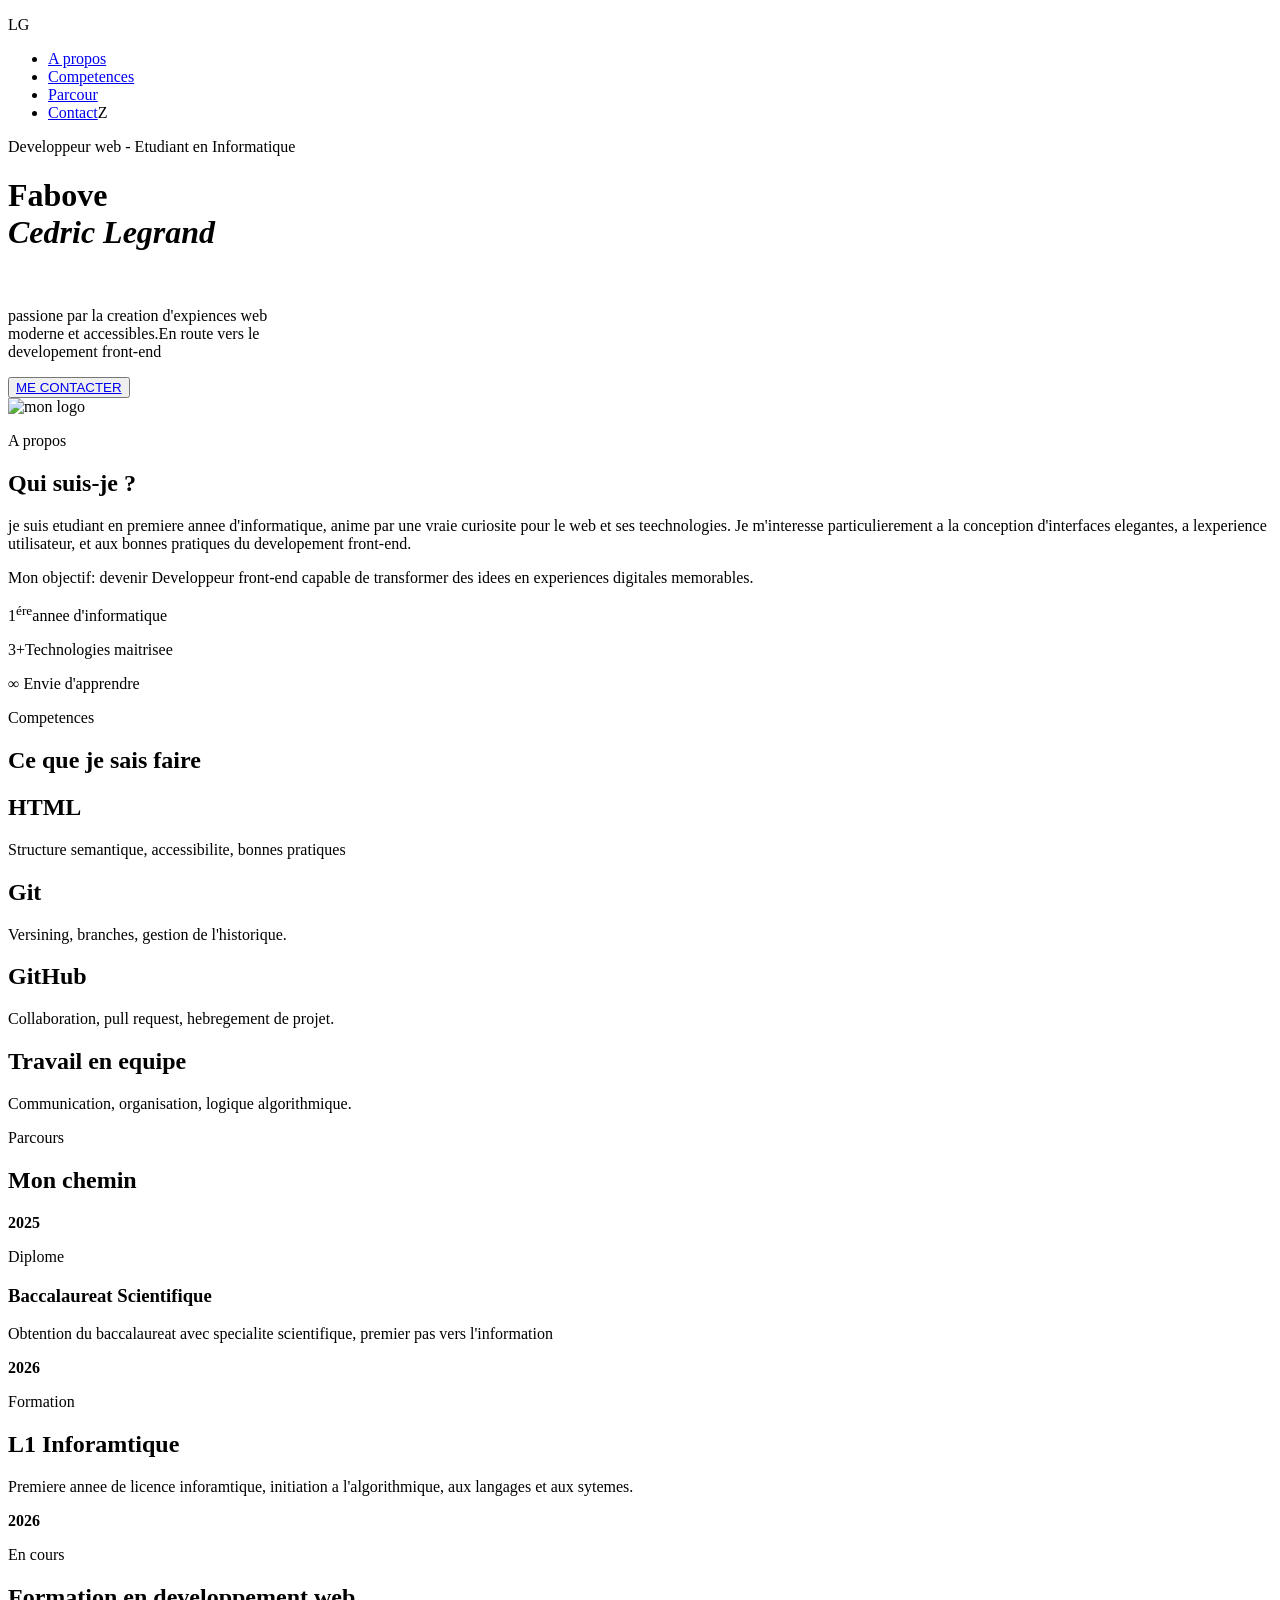
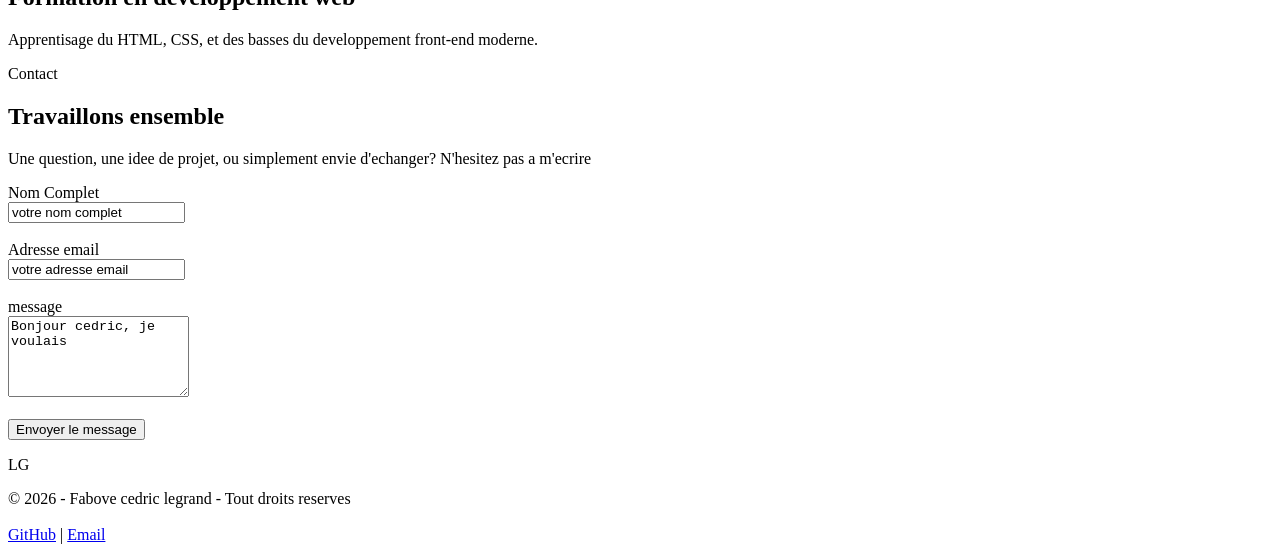
==== index.html @ 7face736 "porfolio uniquement avec html5 terminer" ====
<!DOCTYPE html>
<html lang="fr">
<head>
    <meta charset="UTF-8">
    <meta name="viewport" content="width=device-width, initial-scale=1.0">
    <title>Porfolio</title>
</head>
<body>
    <!-- liens de navigations -->
    <nav>
        <p>LG</p>
        <ul>
            <li><a href="#apropos">A propos</a></li>
             <li><a href="#competences">Competences</a></li>
             <li><a href="#parcours">Parcour</a></li>
             <li><a href="#contact">Contact</a>Z</li>
                
                
                
                
        </ul>
    </nav>
    <!-- Premiere page -->
    <header>
        <p>Developpeur web - Etudiant en Informatique </p>
        <h1>Fabove<br><em>Cedric Legrand</em></h1><br>
        <p>passione par la creation d'expiences web <br>moderne et accessibles.En route vers le <br>developement front-end</p>
        <button><a href="https://wa.me/237690232120">ME CONTACTER</a></button><br>
        <img src="mon logo.png" alt="mon logo" width="200" height="200">
    </header>
    <!-- section a propos -->
     <section id="apropos">
        <p>A propos</p>
        <h2>Qui suis-je ?</h2>
        <p>je suis etudiant en premiere annee d'informatique, anime par une vraie curiosite pour le web et ses teechnologies. Je m'interesse particulierement a la conception d'interfaces elegantes, a lexperience utilisateur, et aux bonnes pratiques du developement front-end.</p>
        <p>Mon objectif: devenir Developpeur front-end capable de transformer des idees en experiences digitales memorables.</p>
        
        <div><p>1<sup>ére</sup></h1>annee d'informatique</p></div>
           <div><p>3+Technologies maitrisee</p></div>
           <div><p>&infin; Envie d'apprendre</p></div>
           <p>Competences</p>
           <h1>Ce que je sais faire</h1>
           <h2>HTML</h2>
           <P>Structure semantique, accessibilite, bonnes pratiques</P>
           <h2>Git</h2>
           <p>Versining, branches, gestion de l'historique.</p>
           <h2>GitHub</h2>
           <p>Collaboration, pull request, hebregement de projet.</p>
           <h2>Travail en equipe</h2>
           <p>Communication, organisation, logique algorithmique.</p>
           <p>Parcours</p>
           <h1>Mon chemin</h1>
           <strong><p>2025</p></strong>
           <p>Diplome</p>
           <h3>Baccalaureat Scientifique</h3>
           <p>Obtention du baccalaureat avec specialite scientifique, premier pas vers l'information</p>
           <strong><p>2026</p></strong>
           <P>Formation</P>
           <h2>L1 Inforamtique</h2>
           <p>Premiere annee de licence inforamtique, initiation a l'algorithmique, aux langages et aux sytemes.</p>
           <p><STrong>2026</STrong></p>
           <P>En cours</P>
           <h2>Formation en developpement web</h2>
           <p>Apprentisage du HTML, CSS, et des basses du developpement front-end moderne.</p>
           <p>Contact</p>
           <h1>Travaillons ensemble</h1>
           <p>Une question, une idee de projet, ou simplement envie d'echanger? N'hesitez pas a m'ecrire</p>
           <form action="3">
            <label for="name">Nom Complet</label><br>
            <input type="text" value="votre nom complet" ><br><br>
            <label for="email">Adresse email</label><br>
            <input type="email" value="votre adresse email" ><br><br>
            <label for="text">message</label><br>
            <textarea name="text" id="ecrire un message" cols="20" rows="5">Bonjour cedric, je voulais</textarea><br><br>
            <button type="submit" id="https://wa.me//237640093997">Envoyer le message</button>
            <p>LG</p>
            


           </form>

        
        </section>
    
</body>
<!-- footer -->
 <footer>
    © 2026 - Fabove cedric legrand - Tout droits reserves <br><br>
    <a href="https://github.com/legrand23">GitHub</a> | <a href="http://lgcedric2@gmail.com">Email</a>

 </footer>
</html>
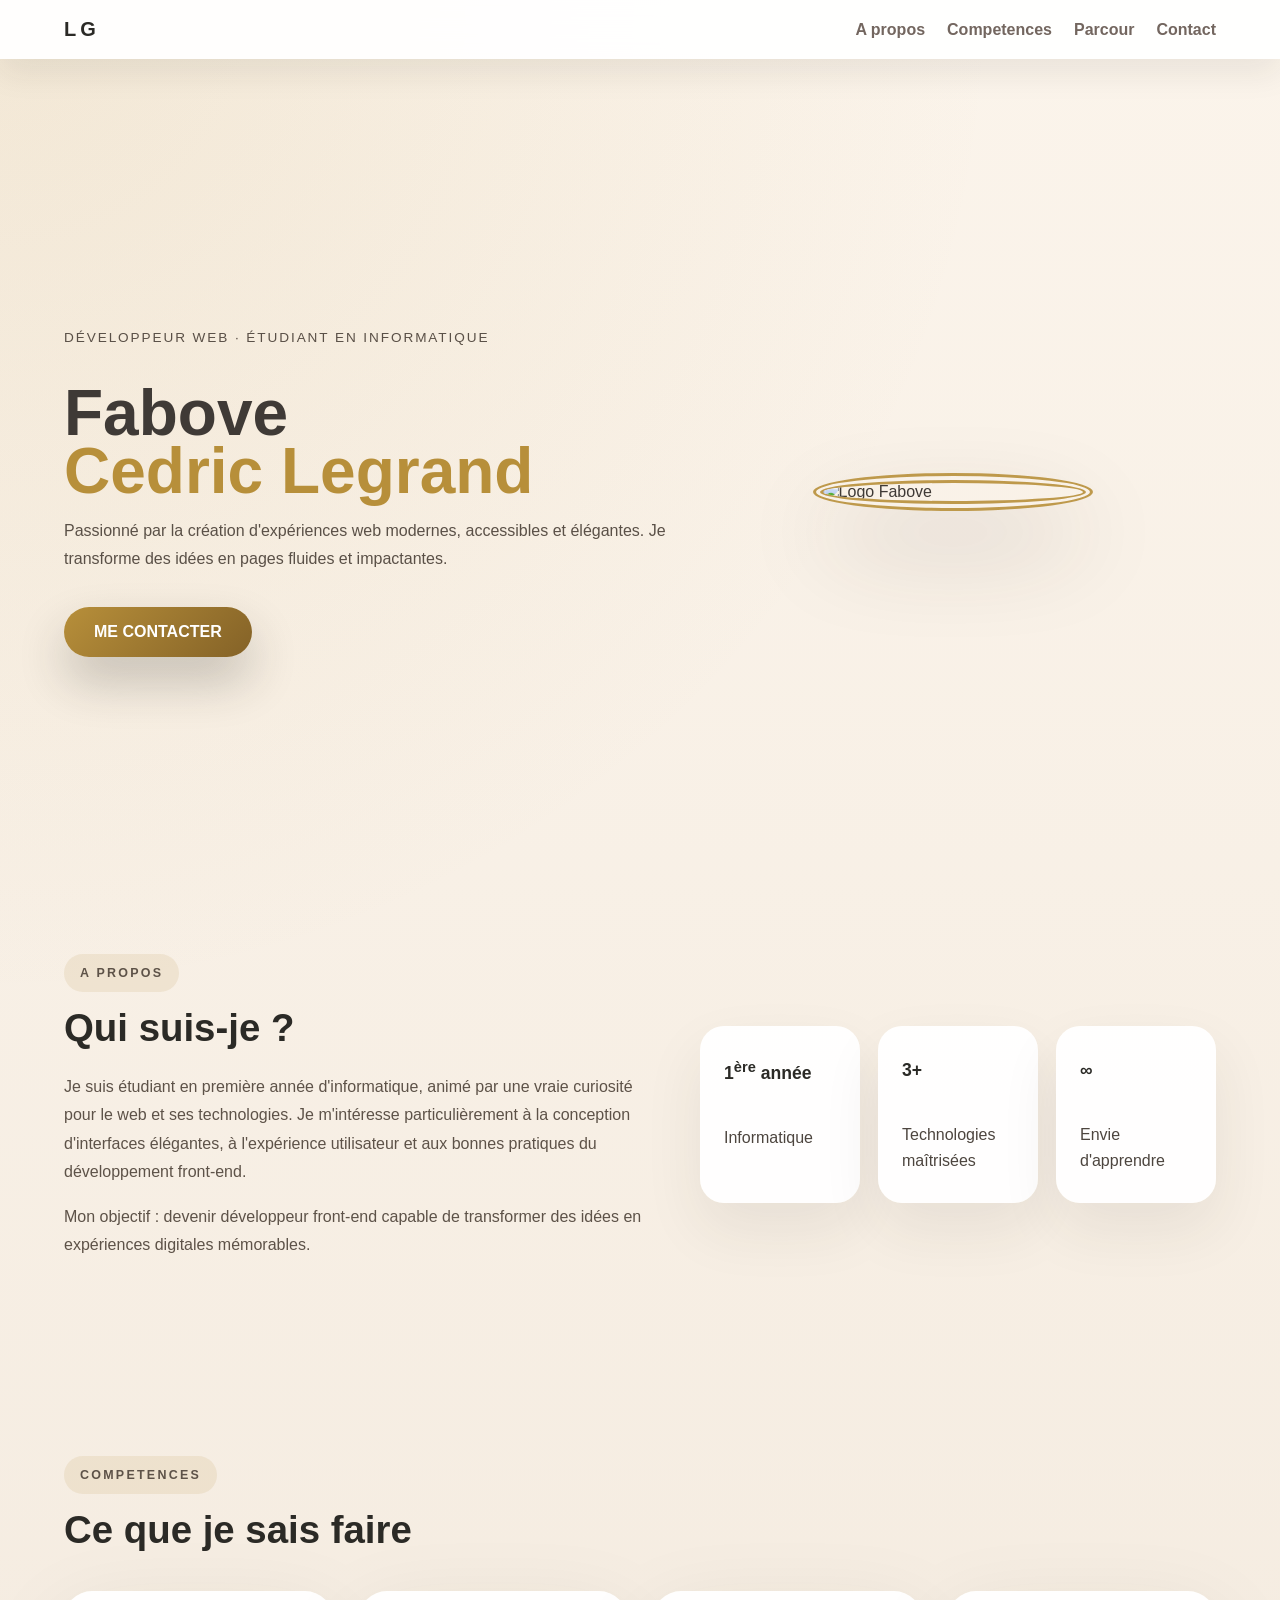
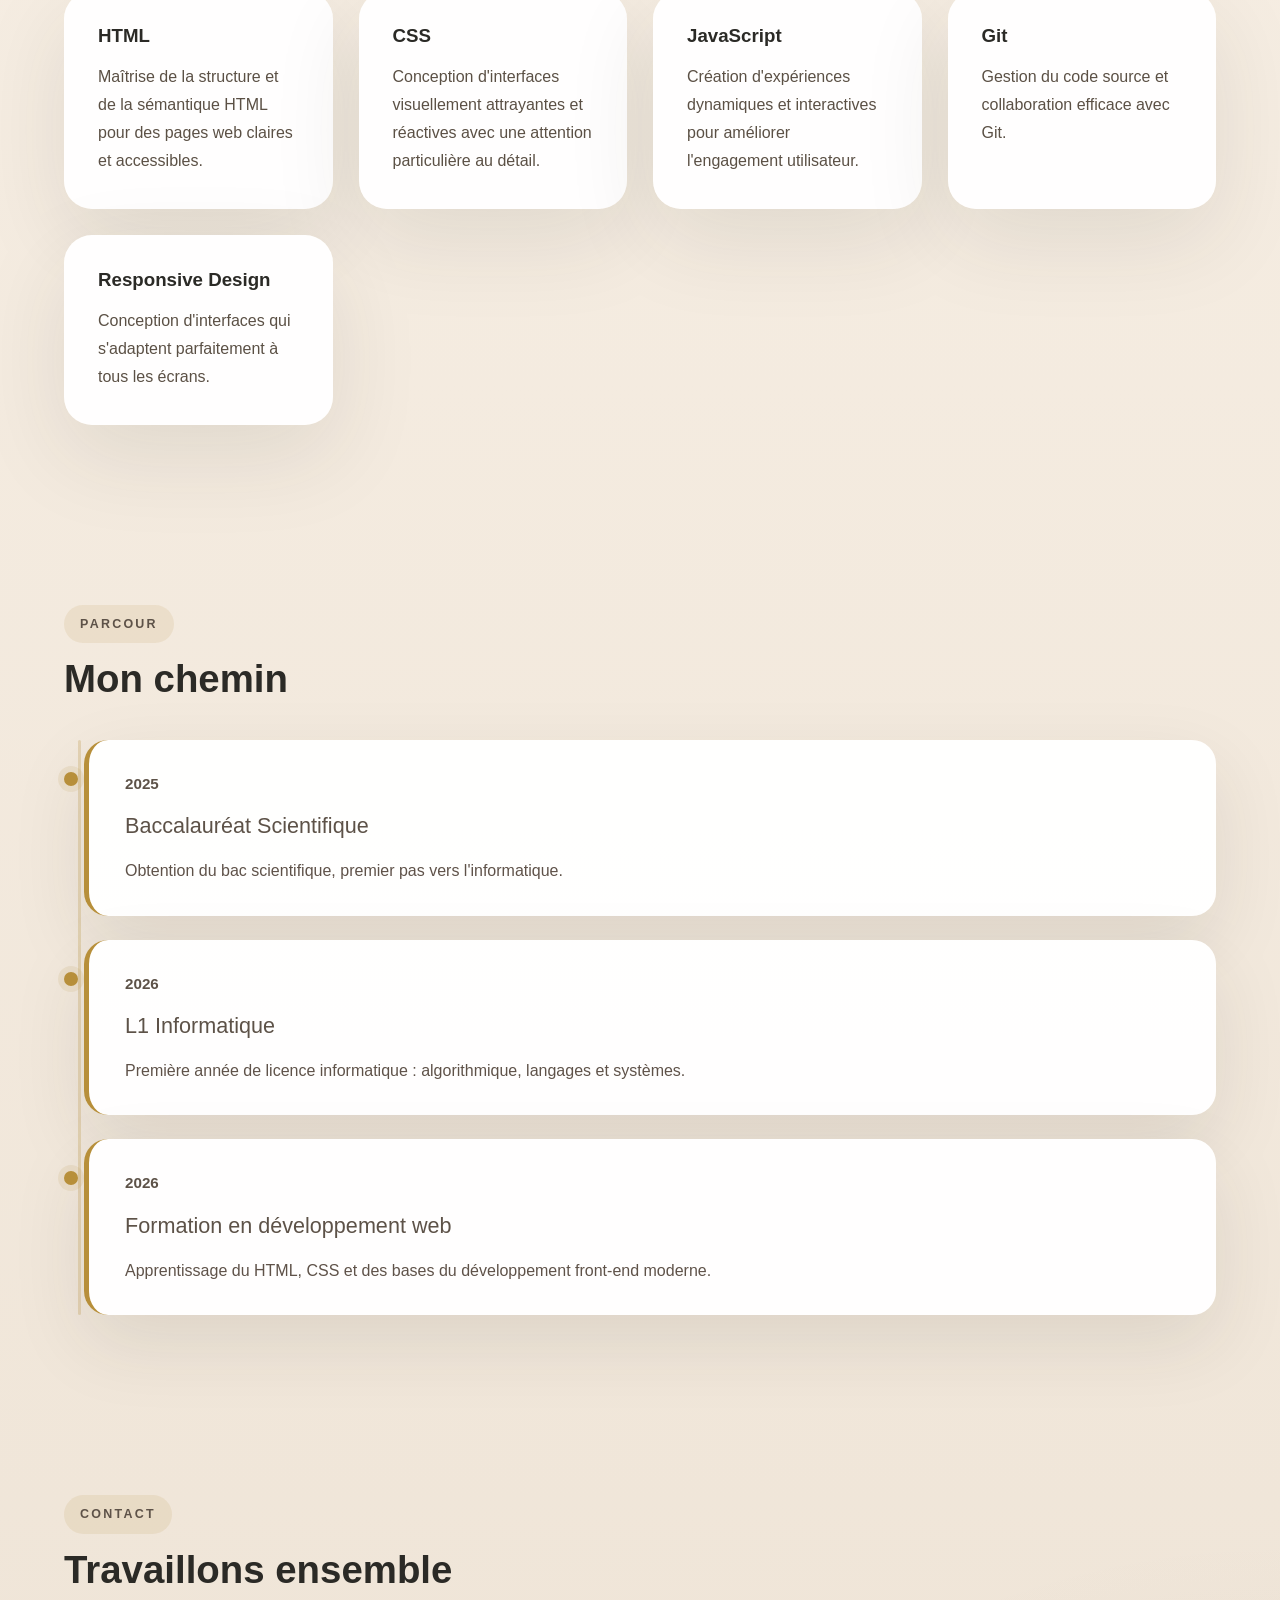
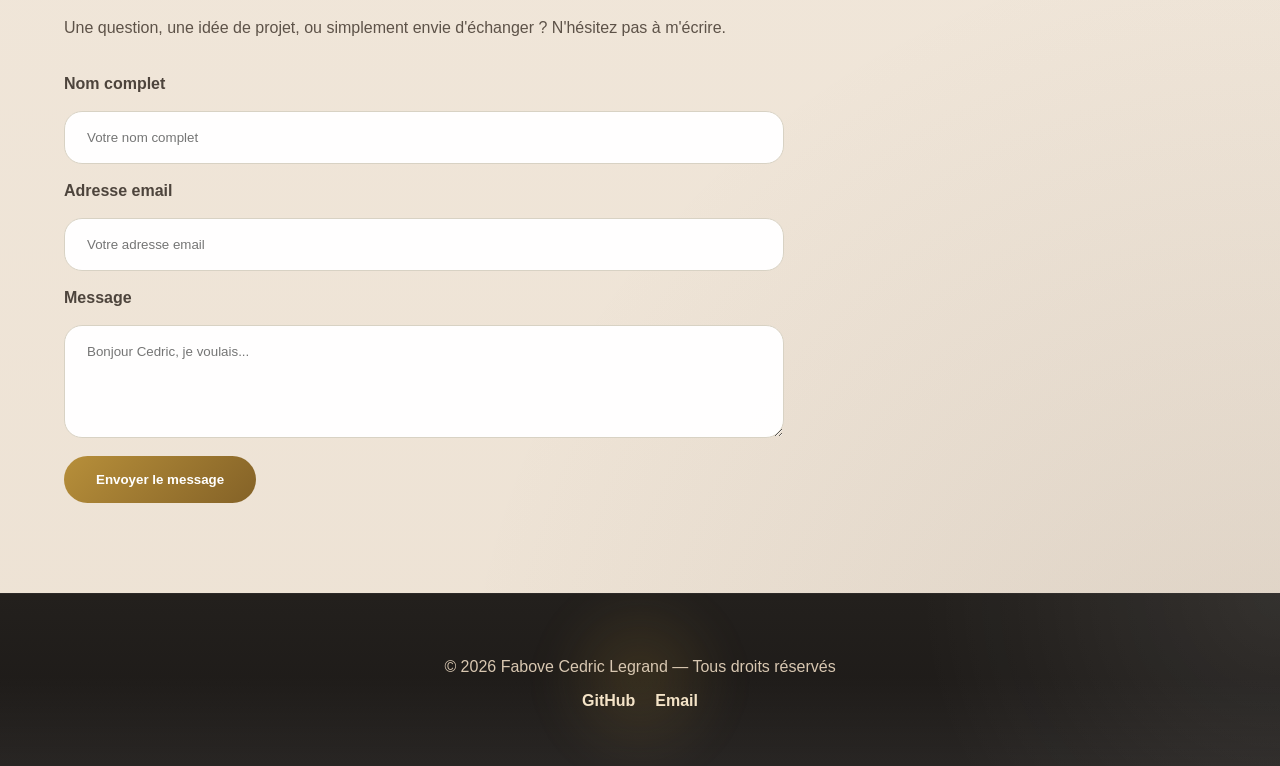
==== commit 67ae5bab: "Du style ajouter avec sucess" ====
--- a/index.html
+++ b/index.html
@@ -1,92 +1,136 @@
 <!DOCTYPE html>
 <html lang="fr">
+
 <head>
     <meta charset="UTF-8">
     <meta name="viewport" content="width=device-width, initial-scale=1.0">
-    <title>Porfolio</title>
+    <title>Porfolio | Fabove Cedric</title>
+    <link rel="stylesheet" href="./css/style.css">
 </head>
+
 <body>
-    <!-- liens de navigations -->
-    <nav>
-        <p>LG</p>
-        <ul>
-            <li><a href="#apropos">A propos</a></li>
-             <li><a href="#competences">Competences</a></li>
-             <li><a href="#parcours">Parcour</a></li>
-             <li><a href="#contact">Contact</a>Z</li>
-                
-                
-                
-                
-        </ul>
-    </nav>
-    <!-- Premiere page -->
     <header>
-        <p>Developpeur web - Etudiant en Informatique </p>
-        <h1>Fabove<br><em>Cedric Legrand</em></h1><br>
-        <p>passione par la creation d'expiences web <br>moderne et accessibles.En route vers le <br>developement front-end</p>
-        <button><a href="https://wa.me/237690232120">ME CONTACTER</a></button><br>
-        <img src="mon logo.png" alt="mon logo" width="200" height="200">
+        <nav class="container">
+            <div id="logo">LG</div>
+            <ul>
+                <li><a href="#apropos">A propos</a></li>
+                <li><a href="#competences">Competences</a></li>
+                <li><a href="#parcour">Parcour</a></li>
+                <li><a href="#contact">Contact</a></li>
+            </ul>
+        </nav>
     </header>
-    <!-- section a propos -->
-     <section id="apropos">
-        <p>A propos</p>
-        <h2>Qui suis-je ?</h2>
-        <p>je suis etudiant en premiere annee d'informatique, anime par une vraie curiosite pour le web et ses teechnologies. Je m'interesse particulierement a la conception d'interfaces elegantes, a lexperience utilisateur, et aux bonnes pratiques du developement front-end.</p>
-        <p>Mon objectif: devenir Developpeur front-end capable de transformer des idees en experiences digitales memorables.</p>
-        
-        <div><p>1<sup>ére</sup></h1>annee d'informatique</p></div>
-           <div><p>3+Technologies maitrisee</p></div>
-           <div><p>&infin; Envie d'apprendre</p></div>
-           <p>Competences</p>
-           <h1>Ce que je sais faire</h1>
-           <h2>HTML</h2>
-           <P>Structure semantique, accessibilite, bonnes pratiques</P>
-           <h2>Git</h2>
-           <p>Versining, branches, gestion de l'historique.</p>
-           <h2>GitHub</h2>
-           <p>Collaboration, pull request, hebregement de projet.</p>
-           <h2>Travail en equipe</h2>
-           <p>Communication, organisation, logique algorithmique.</p>
-           <p>Parcours</p>
-           <h1>Mon chemin</h1>
-           <strong><p>2025</p></strong>
-           <p>Diplome</p>
-           <h3>Baccalaureat Scientifique</h3>
-           <p>Obtention du baccalaureat avec specialite scientifique, premier pas vers l'information</p>
-           <strong><p>2026</p></strong>
-           <P>Formation</P>
-           <h2>L1 Inforamtique</h2>
-           <p>Premiere annee de licence inforamtique, initiation a l'algorithmique, aux langages et aux sytemes.</p>
-           <p><STrong>2026</STrong></p>
-           <P>En cours</P>
-           <h2>Formation en developpement web</h2>
-           <p>Apprentisage du HTML, CSS, et des basses du developpement front-end moderne.</p>
-           <p>Contact</p>
-           <h1>Travaillons ensemble</h1>
-           <p>Une question, une idee de projet, ou simplement envie d'echanger? N'hesitez pas a m'ecrire</p>
-           <form action="3">
-            <label for="name">Nom Complet</label><br>
-            <input type="text" value="votre nom complet" ><br><br>
-            <label for="email">Adresse email</label><br>
-            <input type="email" value="votre adresse email" ><br><br>
-            <label for="text">message</label><br>
-            <textarea name="text" id="ecrire un message" cols="20" rows="5">Bonjour cedric, je voulais</textarea><br><br>
-            <button type="submit" id="https://wa.me//237640093997">Envoyer le message</button>
-            <p>LG</p>
-            
 
+    <main class="container">
+        <section class="hero" id="debut">
+            <div class="hero-grid">
+                <div class="hero-copy">
+                    <p class="eyebrow">Développeur web · Étudiant en Informatique</p>
+                    <h1>Fabove <span>Cedric Legrand</span></h1>
+                    <p>Passionné par la création d'expériences web modernes, accessibles et élégantes. Je transforme des idées en pages fluides et impactantes.</p>
+                    <a class="btn" href="https://wa.me/237640093997" target="_blank" rel="noopener">ME CONTACTER</a>
+                </div>
+                <div class="hero-media">
+                    <img src="mon logo.png" alt="Logo Fabove" id="side">
+                </div>
+            </div>
+        </section>
 
-           </form>
+        <section id="apropos" class="section section-intro">
+            <div>
+                <p class="section-label">A propos</p>
+                <h2>Qui suis-je ?</h2>
+                <p>Je suis étudiant en première année d'informatique, animé par une vraie curiosité pour le web et ses technologies. Je m'intéresse particulièrement à la conception d'interfaces élégantes, à l'expérience utilisateur et aux bonnes pratiques du développement front-end.</p>
+                <p>Mon objectif : devenir développeur front-end capable de transformer des idées en expériences digitales mémorables.</p>
+            </div>
+            <div class="side">
+                <div class="to">
+                    <p><strong>1<sup>ère</sup> année</strong><br>Informatique</p>
+                </div>
+                <div class="to">
+                    <p><strong>3+</strong><br>Technologies maîtrisées</p>
+                </div>
+                <div class="to">
+                    <p><strong>∞</strong><br>Envie d'apprendre</p>
+                </div>
+            </div>
+        </section>
 
-        
+        <section id="competences" class="section">
+            <p class="section-label">Competences</p>
+            <h2>Ce que je sais faire</h2>
+            <div class="competences">
+                <div class="card">
+                    <h3>HTML</h3>
+                    <p>Maîtrise de la structure et de la sémantique HTML pour des pages web claires et accessibles.</p>
+                </div>
+                <div class="card">
+                    <h3>CSS</h3>
+                    <p>Conception d'interfaces visuellement attrayantes et réactives avec une attention particulière au détail.</p>
+                </div>
+                <div class="card">
+                    <h3>JavaScript</h3>
+                    <p>Création d'expériences dynamiques et interactives pour améliorer l'engagement utilisateur.</p>
+                </div>
+                <div class="card">
+                    <h3>Git</h3>
+                    <p>Gestion du code source et collaboration efficace avec Git.</p>
+                </div>
+                <div class="card">
+                    <h3>Responsive Design</h3>
+                    <p>Conception d'interfaces qui s'adaptent parfaitement à tous les écrans.</p>
+                </div>
+            </div>
         </section>
-    
+
+        <section id="parcour" class="section">
+            <p class="section-label">Parcour</p>
+            <h2>Mon chemin</h2>
+            <div class="timeline">
+                <div class="timeline-item">
+                    <p class="timeline-year">2025</p>
+                    <p class="timeline-title">Baccalauréat Scientifique</p>
+                    <p>Obtention du bac scientifique, premier pas vers l'informatique.</p>
+                </div>
+                <div class="timeline-item">
+                    <p class="timeline-year">2026</p>
+                    <p class="timeline-title">L1 Informatique</p>
+                    <p>Première année de licence informatique : algorithmique, langages et systèmes.</p>
+                </div>
+                <div class="timeline-item">
+                    <p class="timeline-year">2026</p>
+                    <p class="timeline-title">Formation en développement web</p>
+                    <p>Apprentissage du HTML, CSS et des bases du développement front-end moderne.</p>
+                </div>
+            </div>
+        </section>
+
+        <section id="contact" class="section">
+            <p class="section-label">Contact</p>
+            <h2>Travaillons ensemble</h2>
+            <p>Une question, une idée de projet, ou simplement envie d'échanger ? N'hésitez pas à m'écrire.</p>
+            <form action="#" class="contact-form">
+                <label for="name">Nom complet</label>
+                <input id="name" type="text" placeholder="Votre nom complet">
+
+                <label for="email">Adresse email</label>
+                <input id="email" type="email" placeholder="Votre adresse email">
+
+                <label for="message">Message</label>
+                <textarea id="message" rows="5" placeholder="Bonjour Cedric, je voulais..."></textarea>
+
+                <button type="submit">Envoyer le message</button>
+            </form>
+        </section>
+    </main>
+
+    <footer class="footer">
+        <p>© 2026 Fabove Cedric Legrand — Tous droits réservés</p>
+        <div class="footer-links">
+            <a href="https://github.com/legrand23" target="_blank" rel="noopener">GitHub</a>
+            <a href="mailto:lgcedric2@gmail.com">Email</a>
+        </div>
+    </footer>
 </body>
-<!-- footer -->
- <footer>
-    © 2026 - Fabove cedric legrand - Tout droits reserves <br><br>
-    <a href="https://github.com/legrand23">GitHub</a> | <a href="http://lgcedric2@gmail.com">Email</a>
 
- </footer>
-</html>+</html>
--- a/css/style.css
+++ b/css/style.css
@@ -0,0 +1,603 @@
+* {
+    box-sizing: border-box;
+}
+
+:root {
+    color-scheme: light;
+    font-family: "Inter", "Segoe UI", sans-serif;
+    color: #3f3a36;
+    background-color: #f4ede4;
+}
+
+html {
+    scroll-behavior: smooth;
+}
+
+body {
+    margin: 0;
+    min-height: 100vh;
+    background: radial-gradient(circle at top left, rgba(183, 143, 58, 0.12), transparent 24%),
+        radial-gradient(circle at bottom right, rgba(73, 56, 47, 0.1), transparent 20%),
+        linear-gradient(180deg, #fbf4eb 0%, #ede2d4 100%);
+}
+
+body,
+button,
+input,
+textarea {
+    font-family: inherit;
+}
+
+main {
+    position: relative;
+    z-index: 1;
+}
+
+header {
+    position: sticky;
+    top: 0;
+    z-index: 20;
+    background: rgba(255, 255, 255, 0.94);
+    backdrop-filter: blur(14px);
+    box-shadow: 0 14px 32px rgba(37, 33, 30, 0.08);
+}
+
+nav.container {
+    max-width: 1200px;
+    margin: 0 auto;
+    padding: 18px 24px;
+    display: flex;
+    justify-content: space-between;
+    align-items: center;
+    gap: 24px;
+}
+
+#logo {
+    font-size: 1.25rem;
+    font-weight: 800;
+    letter-spacing: 0.2em;
+    color: #2b2a26;
+}
+
+nav ul {
+    display: flex;
+    flex-wrap: wrap;
+    gap: 22px;
+    list-style: none;
+    margin: 0;
+    padding: 0;
+}
+
+nav a {
+    color: #73665f;
+    text-decoration: none;
+    font-weight: 600;
+    position: relative;
+    transition: color 0.25s ease;
+}
+
+nav a::after {
+    content: "";
+    position: absolute;
+    left: 0;
+    bottom: -4px;
+    width: 0;
+    height: 2px;
+    background: #b78f3a;
+    transition: width 0.25s ease;
+}
+
+nav a:hover {
+    color: #2b2a26;
+}
+
+nav a:hover::after {
+    width: 100%;
+}
+
+.container {
+    max-width: 1200px;
+    margin: 0 auto;
+    padding: 0 24px;
+}
+
+.hero {
+    min-height: calc(100vh - 95px);
+    display: flex;
+    align-items: center;
+    padding: 100px 0 40px;
+}
+
+.hero-grid {
+    display: grid;
+    grid-template-columns: 1.3fr 0.9fr;
+    gap: 54px;
+    align-items: center;
+    animation: fadeInUp 1s ease both;
+}
+
+.hero-copy h1 {
+    margin: 0.5rem 0 1rem;
+    font-size: clamp(3rem, 5vw, 5rem);
+    line-height: 0.92;
+}
+
+.hero-copy h1 span {
+    display: block;
+    color: #b78f3a;
+    font-weight: 700;
+}
+
+.eyebrow {
+    margin: 0 0 1.1rem;
+    color: #8c7f70;
+    letter-spacing: 0.14em;
+    text-transform: uppercase;
+    font-size: 0.85rem;
+}
+
+.hero-copy p {
+    max-width: 620px;
+    line-height: 1.75;
+    color: #5a5047;
+    margin-bottom: 34px;
+}
+
+.btn {
+    display: inline-flex;
+    align-items: center;
+    justify-content: center;
+    padding: 16px 30px;
+    background: linear-gradient(135deg, #b78f3a, #846227);
+    color: #fff;
+    border-radius: 999px;
+    text-decoration: none;
+    font-weight: 700;
+    box-shadow: 0 24px 48px rgba(43, 42, 38, 0.24);
+    transition: transform 0.28s ease, box-shadow 0.28s ease, filter 0.28s ease;
+}
+
+.btn:hover {
+    transform: translateY(-3px);
+    filter: brightness(1.05);
+}
+
+.hero-media {
+    display: flex;
+    justify-content: center;
+    animation: fadeInUp 1s ease both 0.2s;
+}
+
+.hero-media::before {
+    content: "";
+    position: absolute;
+    z-index: 0;
+}
+
+#side {
+    width: min(280px, 100%);
+    border-radius: 50%;
+    border: 10px double rgba(183, 143, 58, 0.9);
+    box-shadow: 0 40px 90px rgba(54, 44, 37, 0.18);
+    animation: float 6s ease-in-out infinite;
+}
+
+.section {
+    padding: 90px 0;
+    animation: slideIn 0.9s ease both;
+}
+
+.section-label {
+    margin: 0 0 16px;
+    display: inline-flex;
+    padding: 8px 16px;
+    background: rgba(183, 143, 58, 0.12);
+    border-radius: 999px;
+    color: #b78f3a;
+    font-weight: 700;
+    letter-spacing: 0.18em;
+    text-transform: uppercase;
+    font-size: 0.78rem;
+    animation: glowPulse 2.8s ease infinite;
+}
+
+.section h2 {
+    margin: 0 0 24px;
+    font-size: clamp(2.3rem, 3vw, 3.4rem);
+    line-height: 1.06;
+    color: #2b2a26;
+}
+
+.section p {
+    color: #5d5248;
+    line-height: 1.78;
+}
+
+.section-intro {
+    display: grid;
+    grid-template-columns: 1.2fr 0.8fr;
+    gap: 40px;
+    align-items: center;
+}
+
+.section-intro > div {
+    animation: fadeInUp 0.9s ease both;
+}
+
+.side {
+    display: grid;
+    grid-template-columns: repeat(3, minmax(160px, 1fr));
+    gap: 18px;
+}
+
+.to {
+    position: relative;
+    background: rgba(255, 255, 255, 0.94);
+    border-radius: 24px;
+    padding: 30px 24px;
+    box-shadow: 0 26px 60px rgba(51, 47, 41, 0.08);
+    overflow: hidden;
+    transition: transform 0.3s ease, border 0.3s ease;
+}
+
+.to::before {
+    content: "";
+    position: absolute;
+    inset: 0;
+    background: radial-gradient(circle at top right, rgba(183, 143, 58, 0.12), transparent 21%);
+    opacity: 0;
+    transition: opacity 0.3s ease;
+}
+
+.to:hover {
+    transform: translateY(-6px);
+    border: 1px solid rgba(183, 143, 58, 0.22);
+}
+
+.to:hover::before {
+    opacity: 1;
+}
+
+.to p {
+    margin: 0;
+    font-size: 1rem;
+    line-height: 1.6;
+    color: #4d453f;
+}
+
+.to strong {
+    display: block;
+    margin-bottom: 12px;
+    font-size: 1.1rem;
+    color: #2b2a26;
+}
+
+.competences {
+    display: grid;
+    grid-template-columns: repeat(auto-fit, minmax(220px, 1fr));
+    gap: 26px;
+    margin-top: 40px;
+}
+
+.card {
+    background: rgba(255, 255, 255, 0.95);
+    border-radius: 28px;
+    padding: 34px;
+    box-shadow: 0 30px 90px rgba(49, 45, 40, 0.1);
+    transition: transform 0.3s ease, border-color 0.3s ease;
+    animation: fadeInUp 0.9s ease both 0.15s;
+}
+
+.card:hover {
+    transform: translateY(-8px);
+    border: 1px solid rgba(183, 143, 58, 0.23);
+}
+
+.card h3 {
+    margin: 0 0 16px;
+    color: #2b2a26;
+}
+
+.card p {
+    margin: 0;
+    line-height: 1.75;
+    color: #5b5045;
+}
+
+.timeline {
+    position: relative;
+    display: grid;
+    gap: 24px;
+    margin-top: 40px;
+    padding-left: 20px;
+}
+
+.timeline::before {
+    content: "";
+    position: absolute;
+    left: 14px;
+    top: 0;
+    bottom: 0;
+    width: 3px;
+    background: rgba(183, 143, 58, 0.25);
+    border-radius: 999px;
+}
+
+.timeline-item {
+    position: relative;
+    background: rgba(255, 255, 255, 0.96);
+    border-radius: 24px;
+    padding: 30px 30px 30px 36px;
+    box-shadow: 0 28px 76px rgba(49, 45, 40, 0.1);
+    border-left: 5px solid #b78f3a;
+    animation: fadeInUp 0.9s ease both 0.2s;
+    transform-origin: left center;
+}
+
+.timeline-item:nth-child(1) {
+    animation-delay: 0.18s;
+}
+
+.timeline-item:nth-child(2) {
+    animation-delay: 0.28s;
+}
+
+.timeline-item:nth-child(3) {
+    animation-delay: 0.38s;
+}
+
+.timeline-item::before {
+    content: "";
+    position: absolute;
+    left: -25px;
+    top: 32px;
+    width: 14px;
+    height: 14px;
+    border-radius: 50%;
+    background: #b78f3a;
+    box-shadow: 0 0 0 6px rgba(183, 143, 58, 0.12);
+}
+
+.timeline-year {
+    margin: 0 0 10px;
+    color: #b78f3a;
+    font-weight: 800;
+    font-size: 0.95rem;
+}
+
+.timeline-title {
+    margin: 0 0 12px;
+    font-size: 1.35rem;
+    color: #2b2a26;
+}
+
+.timeline-item p:last-child {
+    margin: 0;
+    color: #5f5249;
+    line-height: 1.78;
+}
+
+.contact-form {
+    display: grid;
+    gap: 18px;
+    margin-top: 32px;
+    max-width: 720px;
+}
+
+label {
+    font-weight: 600;
+    color: #4d443c;
+}
+
+input,
+textarea {
+    width: 100%;
+    border-radius: 18px;
+    border: 1px solid #d8d2c4;
+    padding: 18px 22px;
+    background-color: rgba(255, 255, 255, 0.96);
+    color: #3f3a36;
+    resize: vertical;
+    transition: border-color 0.25s ease, transform 0.25s ease, box-shadow 0.25s ease;
+    animation: inputEntrance 0.8s ease both;
+}
+
+input:focus,
+textarea:focus {
+    outline: none;
+    border-color: #b78f3a;
+    box-shadow: 0 14px 32px rgba(183, 143, 58, 0.14);
+    transform: scale(1.01);
+}
+
+button[type="submit"] {
+    width: fit-content;
+    padding: 16px 32px;
+    background: linear-gradient(135deg, #b78f3a, #846227);
+    color: #fff;
+    border: none;
+    border-radius: 999px;
+    cursor: pointer;
+    font-weight: 700;
+    transition: transform 0.25s ease, background 0.25s ease, box-shadow 0.25s ease;
+    animation: bounceIn 0.8s ease both;
+}
+
+button[type="submit"]:hover {
+    background: #a57931;
+    transform: translateY(-2px) scale(1.01);
+    box-shadow: 0 20px 40px rgba(167, 121, 49, 0.25);
+}
+
+.footer {
+    position: relative;
+    background: radial-gradient(circle at top right, rgba(255, 255, 255, 0.08), transparent 28%),
+        linear-gradient(180deg, #23201d 0%, #1b1816 100%);
+    color: #f1e6d9;
+    padding: 64px 24px 56px;
+    text-align: center;
+    border-top: 1px solid rgba(255, 255, 255, 0.08);
+    overflow: hidden;
+}
+
+.footer::before {
+    content: "";
+    position: absolute;
+    top: -24px;
+    left: 50%;
+    width: 220px;
+    height: 220px;
+    transform: translateX(-50%);
+    background: radial-gradient(circle, rgba(183, 143, 58, 0.18), transparent 60%);
+    filter: blur(16px);
+}
+
+.footer::after {
+    content: "";
+    position: absolute;
+    bottom: 0;
+    left: 0;
+    width: 100%;
+    height: 90px;
+    background: linear-gradient(180deg, transparent 0%, rgba(255, 255, 255, 0.06) 100%);
+}
+
+.footer p {
+    position: relative;
+    margin: 0 0 16px;
+    color: #d8c7b1;
+    z-index: 1;
+}
+
+.footer-links {
+    position: relative;
+    display: inline-flex;
+    flex-wrap: wrap;
+    gap: 20px;
+    justify-content: center;
+    z-index: 1;
+}
+
+.footer a {
+    color: #f4e3c7;
+    text-decoration: none;
+    font-weight: 600;
+    transition: color 0.25s ease, transform 0.25s ease;
+}
+
+.footer a:hover {
+    color: #ffffff;
+    transform: translateY(-2px);
+}
+
+@keyframes fadeInUp {
+    from {
+        opacity: 0;
+        transform: translateY(32px);
+    }
+    to {
+        opacity: 1;
+        transform: translateY(0);
+    }
+}
+
+@keyframes float {
+    0%,
+    100% {
+        transform: translateY(0);
+    }
+    50% {
+        transform: translateY(-14px);
+    }
+}
+
+@keyframes glowPulse {
+    0%,
+    100% {
+        box-shadow: inset 0 0 0 0 rgba(183, 143, 58, 0.15);
+    }
+    50% {
+        box-shadow: inset 0 0 0 6px rgba(183, 143, 58, 0.1);
+    }
+}
+
+@keyframes slideIn {
+    from {
+        opacity: 0;
+        transform: translateY(24px);
+    }
+    to {
+        opacity: 1;
+        transform: translateY(0);
+    }
+}
+
+@keyframes inputEntrance {
+    from {
+        opacity: 0;
+        transform: translateX(-16px);
+    }
+    to {
+        opacity: 1;
+        transform: translateX(0);
+    }
+}
+
+@keyframes bounceIn {
+    0% {
+        opacity: 0;
+        transform: translateY(24px) scale(0.95);
+    }
+    60% {
+        opacity: 1;
+        transform: translateY(-8px) scale(1.02);
+    }
+    100% {
+        transform: translateY(0) scale(1);
+    }
+}
+
+@media (max-width: 960px) {
+    .hero-grid,
+    .section-intro {
+        grid-template-columns: 1fr;
+    }
+
+    .hero {
+        min-height: auto;
+        padding-top: 60px;
+    }
+
+    nav.container {
+        flex-direction: column;
+        align-items: stretch;
+    }
+
+    nav ul {
+        justify-content: flex-start;
+        gap: 14px;
+    }
+
+    .side {
+        grid-template-columns: 1fr;
+    }
+}
+
+@media (max-width: 680px) {
+    .container {
+        padding: 0 18px;
+    }
+
+    .section {
+        padding: 70px 0;
+    }
+
+    .hero-copy p,
+    .section p {
+        font-size: 1rem;
+    }
+
+    .section h2 {
+        font-size: 2rem;
+    }
+}
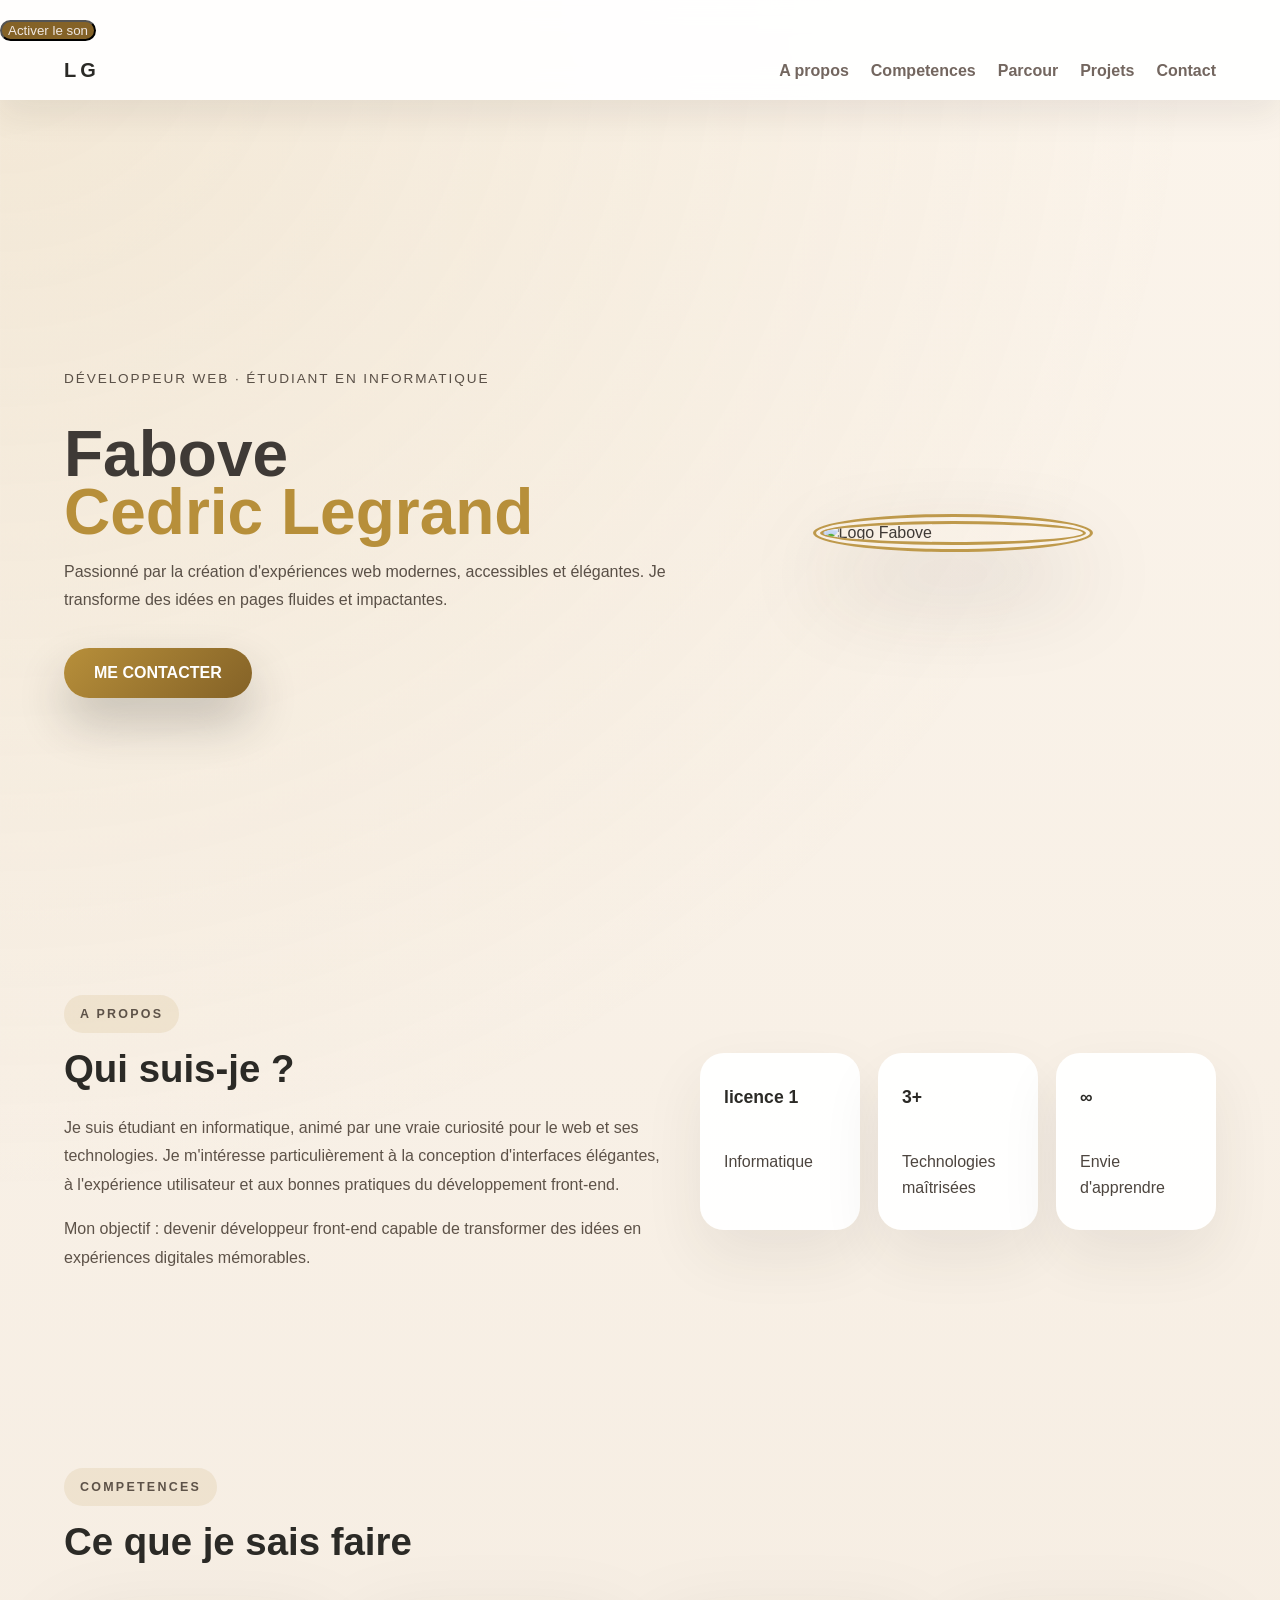
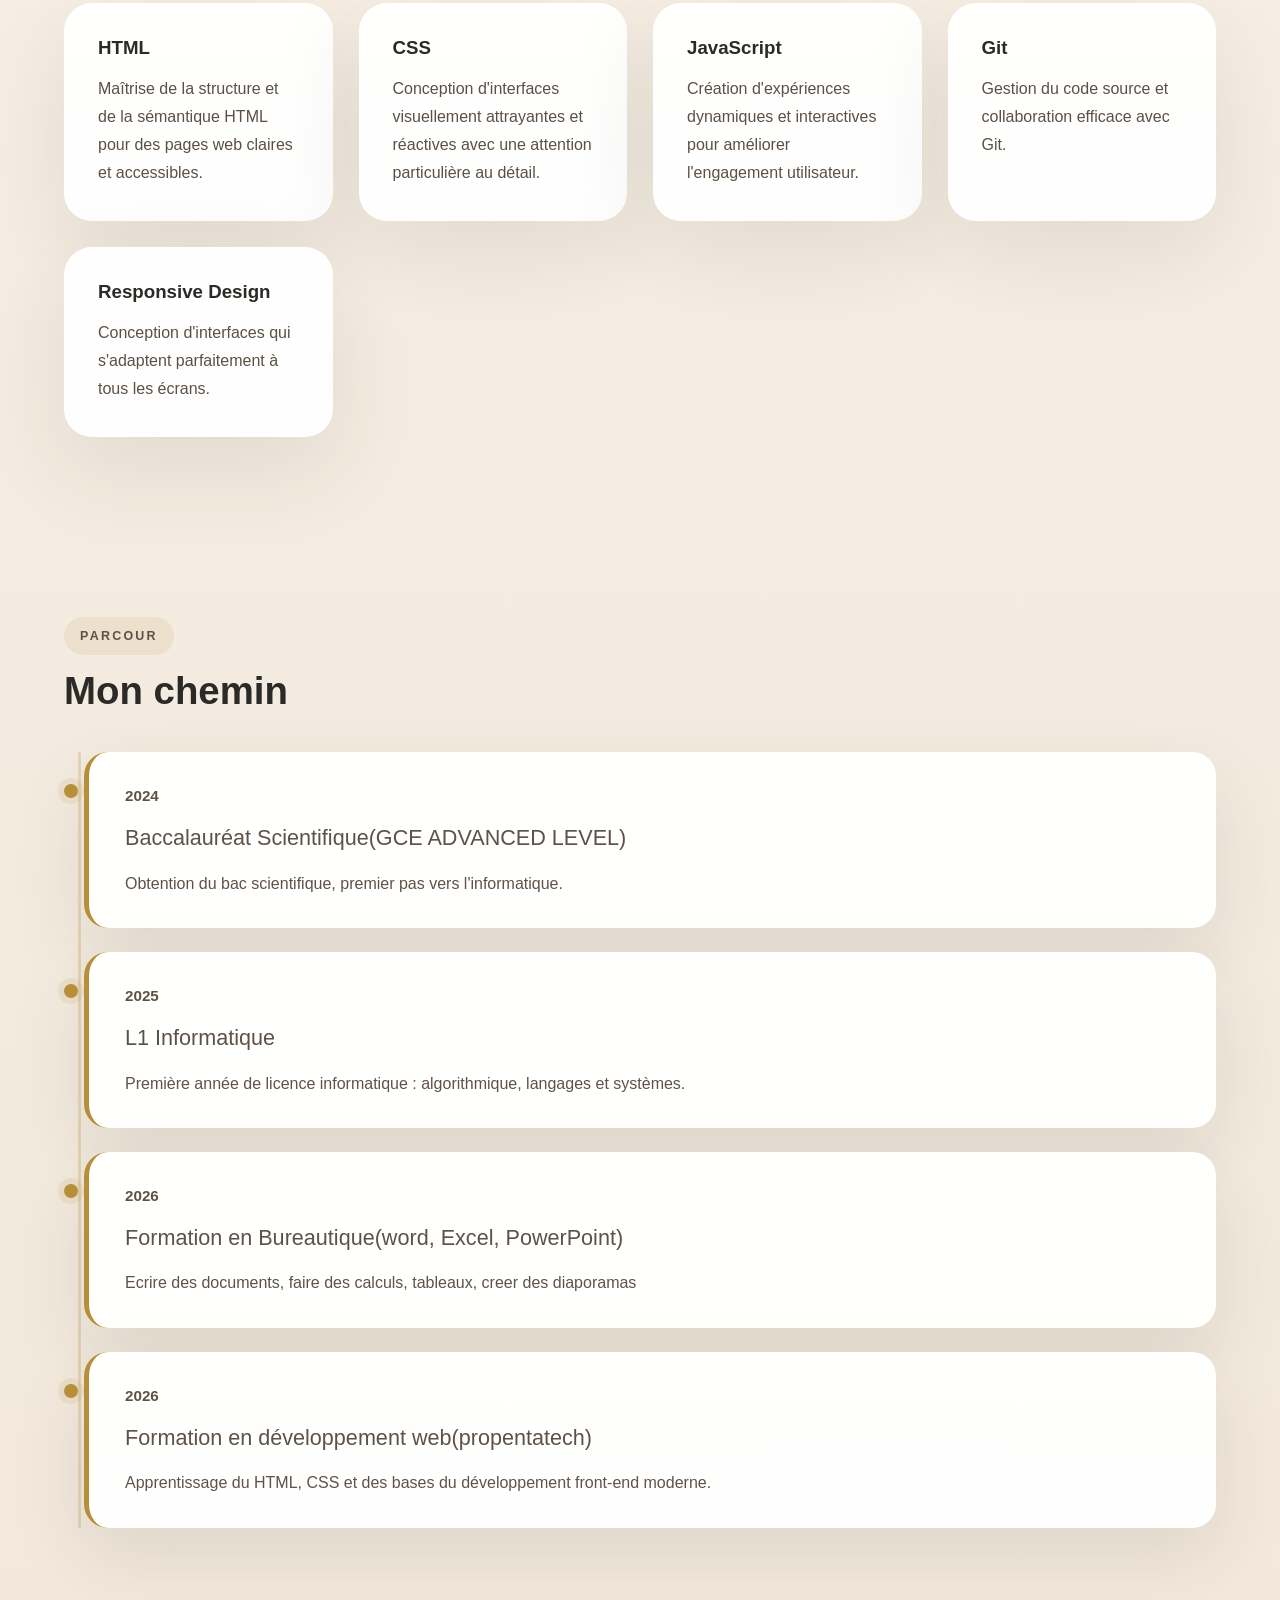
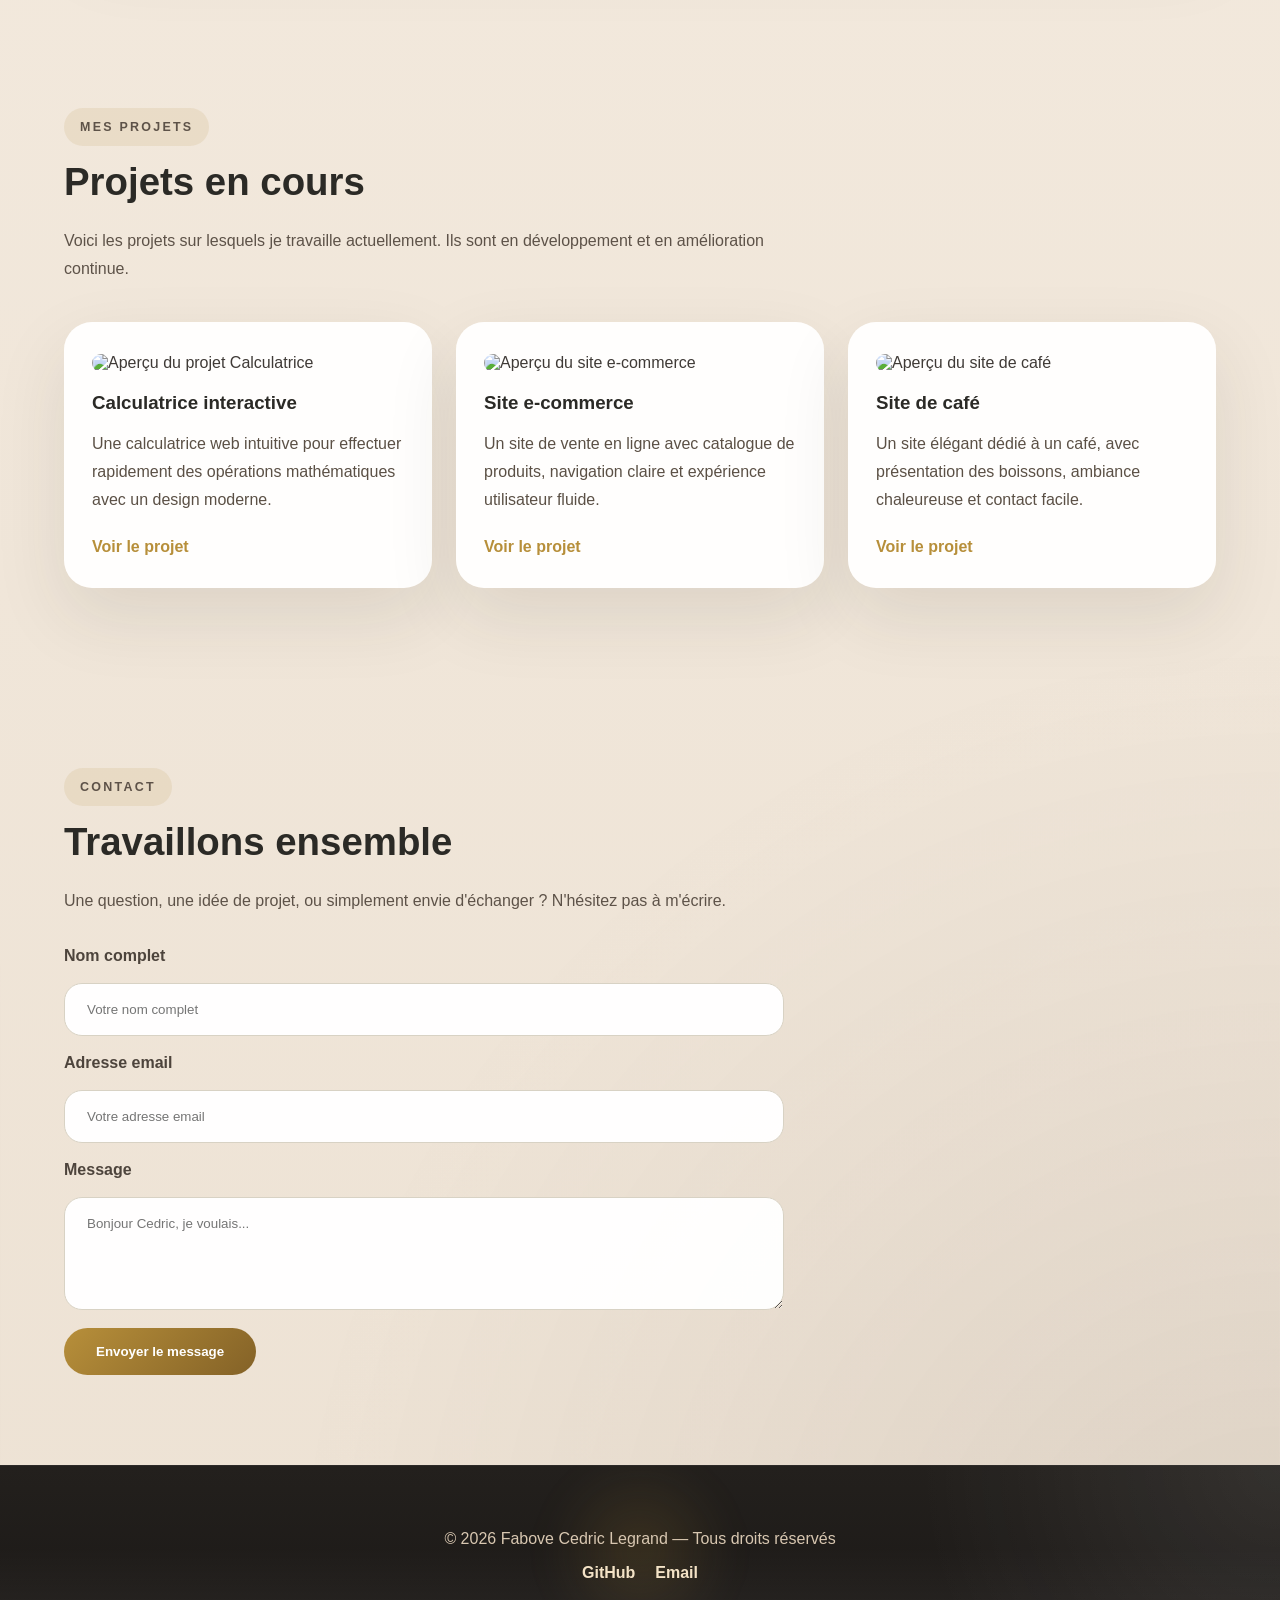
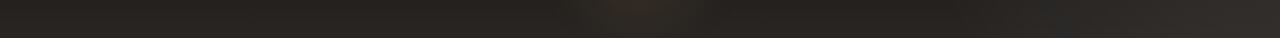
==== commit b5111032: "structure html et css modifier avec success" ====
--- a/index.html
+++ b/index.html
@@ -10,12 +10,30 @@
 
 <body>
     <header>
+        <button id="playBtn">Activer le son</button>
+        <audio id="bg-music" loop autoplay>
+            <source src="./musique/Anson_Seabra_-_Welcome_to_Wonderland__Official_Lyric_Video_(256k).mp3"
+                type="audio/mpeg">
+        </audio>
+
+        <script>
+            const btn =
+                document.getElementById("playBtn")
+            const audio =
+                document.getElementById("bg-music");
+            btn.addEventListener("click", () => {
+                audio.play().then(() => {
+                    alert("Erreur: " + err);
+                });
+            });
+        </script>
         <nav class="container">
             <div id="logo">LG</div>
             <ul>
                 <li><a href="#apropos">A propos</a></li>
                 <li><a href="#competences">Competences</a></li>
                 <li><a href="#parcour">Parcour</a></li>
+                <li><a href="#projets">Projets</a></li>
                 <li><a href="#contact">Contact</a></li>
             </ul>
         </nav>
@@ -27,7 +45,8 @@
                 <div class="hero-copy">
                     <p class="eyebrow">Développeur web · Étudiant en Informatique</p>
                     <h1>Fabove <span>Cedric Legrand</span></h1>
-                    <p>Passionné par la création d'expériences web modernes, accessibles et élégantes. Je transforme des idées en pages fluides et impactantes.</p>
+                    <p>Passionné par la création d'expériences web modernes, accessibles et élégantes. Je transforme des
+                        idées en pages fluides et impactantes.</p>
                     <a class="btn" href="https://wa.me/237640093997" target="_blank" rel="noopener">ME CONTACTER</a>
                 </div>
                 <div class="hero-media">
@@ -40,12 +59,15 @@
             <div>
                 <p class="section-label">A propos</p>
                 <h2>Qui suis-je ?</h2>
-                <p>Je suis étudiant en première année d'informatique, animé par une vraie curiosité pour le web et ses technologies. Je m'intéresse particulièrement à la conception d'interfaces élégantes, à l'expérience utilisateur et aux bonnes pratiques du développement front-end.</p>
-                <p>Mon objectif : devenir développeur front-end capable de transformer des idées en expériences digitales mémorables.</p>
+                <p>Je suis étudiant en informatique, animé par une vraie curiosité pour le web et ses
+                    technologies. Je m'intéresse particulièrement à la conception d'interfaces élégantes, à l'expérience
+                    utilisateur et aux bonnes pratiques du développement front-end.</p>
+                <p>Mon objectif : devenir développeur front-end capable de transformer des idées en expériences
+                    digitales mémorables.</p>
             </div>
             <div class="side">
                 <div class="to">
-                    <p><strong>1<sup>ère</sup> année</strong><br>Informatique</p>
+                    <p><strong>licence 1</strong><br>Informatique</p>
                 </div>
                 <div class="to">
                     <p><strong>3+</strong><br>Technologies maîtrisées</p>
@@ -66,7 +88,8 @@
                 </div>
                 <div class="card">
                     <h3>CSS</h3>
-                    <p>Conception d'interfaces visuellement attrayantes et réactives avec une attention particulière au détail.</p>
+                    <p>Conception d'interfaces visuellement attrayantes et réactives avec une attention particulière au
+                        détail.</p>
                 </div>
                 <div class="card">
                     <h3>JavaScript</h3>
@@ -88,20 +111,51 @@
             <h2>Mon chemin</h2>
             <div class="timeline">
                 <div class="timeline-item">
-                    <p class="timeline-year">2025</p>
-                    <p class="timeline-title">Baccalauréat Scientifique</p>
+                    <p class="timeline-year">2024</p>
+                    <p class="timeline-title">Baccalauréat Scientifique(GCE ADVANCED LEVEL)</p>
                     <p>Obtention du bac scientifique, premier pas vers l'informatique.</p>
                 </div>
                 <div class="timeline-item">
-                    <p class="timeline-year">2026</p>
+                    <p class="timeline-year">2025</p>
                     <p class="timeline-title">L1 Informatique</p>
                     <p>Première année de licence informatique : algorithmique, langages et systèmes.</p>
                 </div>
                 <div class="timeline-item">
                     <p class="timeline-year">2026</p>
-                    <p class="timeline-title">Formation en développement web</p>
+                    <p class="timeline-title">Formation en Bureautique(word, Excel, PowerPoint)</p>
+                    <p> Ecrire des documents, faire des calculs, tableaux, creer des diaporamas</p>
+                </div>
+                <div class="timeline-item">
+                    <p class="timeline-year">2026</p>
+                    <p class="timeline-title">Formation en développement web(propentatech)</p>
                     <p>Apprentissage du HTML, CSS et des bases du développement front-end moderne.</p>
                 </div>
+            </div>
+        </section>
+
+        <section id="projets" class="section">
+            <p class="section-label">Mes projets</p>
+            <h2>Projets en cours</h2>
+            <p class="project-intro">Voici les projets sur lesquels je travaille actuellement. Ils sont en développement et en amélioration continue.</p>
+            <div class="projects-grid">
+                <article class="project-card">
+                    <img src="https://via.placeholder.com/640x400?text=Calculatrice" alt="Aperçu du projet Calculatrice">
+                    <h3>Calculatrice interactive</h3>
+                    <p>Une calculatrice web intuitive pour effectuer rapidement des opérations mathématiques avec un design moderne.</p>
+                    <a class="project-link" href="./calculatrice/" target="_blank" rel="noopener">Voir le projet</a>
+                </article>
+                <article class="project-card">
+                    <img src="https://via.placeholder.com/640x400?text=E-commerce" alt="Aperçu du site e-commerce">
+                    <h3>Site e-commerce</h3>
+                    <p>Un site de vente en ligne avec catalogue de produits, navigation claire et expérience utilisateur fluide.</p>
+                    <a class="project-link" href="./e-com/" target="_blank" rel="noopener">Voir le projet</a>
+                </article>
+                <article class="project-card">
+                    <img src="https://via.placeholder.com/640x400?text=Caf%C3%A9" alt="Aperçu du site de café">
+                    <h3>Site de café</h3>
+                    <p>Un site élégant dédié à un café, avec présentation des boissons, ambiance chaleureuse et contact facile.</p>
+                    <a class="project-link" href="./site de cafe/" target="_blank" rel="noopener">Voir le projet</a>
+                </article>
             </div>
         </section>
 
@@ -123,14 +177,16 @@
             </form>
         </section>
     </main>
+</body>
+<footer class="footer">
+    <p>© 2026 Fabove Cedric Legrand — Tous droits réservés</p>
+    <div class="footer-links">
+        <a href="https://github.com/legrand23" target="_blank" rel="noopener">GitHub</a>
+        <a href="mailto:lgcedric2@gmail.com">Email</a>
+    </div>
 
-    <footer class="footer">
-        <p>© 2026 Fabove Cedric Legrand — Tous droits réservés</p>
-        <div class="footer-links">
-            <a href="https://github.com/legrand23" target="_blank" rel="noopener">GitHub</a>
-            <a href="mailto:lgcedric2@gmail.com">Email</a>
-        </div>
-    </footer>
-</body>
+
+
+</footer>
 
 </html>
--- a/css/style.css
+++ b/css/style.css
@@ -279,6 +279,69 @@
     margin-top: 40px;
 }
 
+.projects-grid {
+    display: grid;
+    grid-template-columns: repeat(auto-fit, minmax(240px, 1fr));
+    gap: 24px;
+    margin-top: 38px;
+}
+
+.project-card {
+    background: rgba(255, 255, 255, 0.95);
+    border-radius: 28px;
+    padding: 32px 28px;
+    box-shadow: 0 28px 72px rgba(49, 45, 40, 0.1);
+    transition: transform 0.3s ease, border-color 0.3s ease;
+    animation: fadeInUp 0.9s ease both 0.15s;
+}
+
+.project-card img {
+    width: 100%;
+    height: auto;
+    display: block;
+    border-radius: 22px;
+    margin-bottom: 20px;
+    object-fit: cover;
+}
+
+.project-card:hover {
+    transform: translateY(-6px);
+    border: 1px solid rgba(183, 143, 58, 0.22);
+}
+
+.project-intro {
+    max-width: 760px;
+    margin-top: 10px;
+    color: #5d5248;
+    line-height: 1.75;
+}
+
+.project-card h3 {
+    margin: 0 0 16px;
+    color: #2b2a26;
+}
+
+.project-card p {
+    margin: 0 0 24px;
+    color: #5b5045;
+    line-height: 1.75;
+}
+
+.project-link {
+    display: inline-flex;
+    align-items: center;
+    gap: 8px;
+    color: #b78f3a;
+    font-weight: 700;
+    text-decoration: none;
+    transition: color 0.25s ease, transform 0.25s ease;
+}
+
+.project-link:hover {
+    color: #846227;
+    transform: translateX(3px);
+}
+
 .card {
     background: rgba(255, 255, 255, 0.95);
     border-radius: 28px;
@@ -489,6 +552,12 @@
     color: #ffffff;
     transform: translateY(-2px);
 }
+header button#playBtn {
+    color: #f0e8e3;
+    background-color: #846227;
+    margin-top: 20px;
+    border-radius: 30px;
+}
 
 @keyframes fadeInUp {
     from {
@@ -600,4 +669,3 @@
     .section h2 {
         font-size: 2rem;
     }
-}
